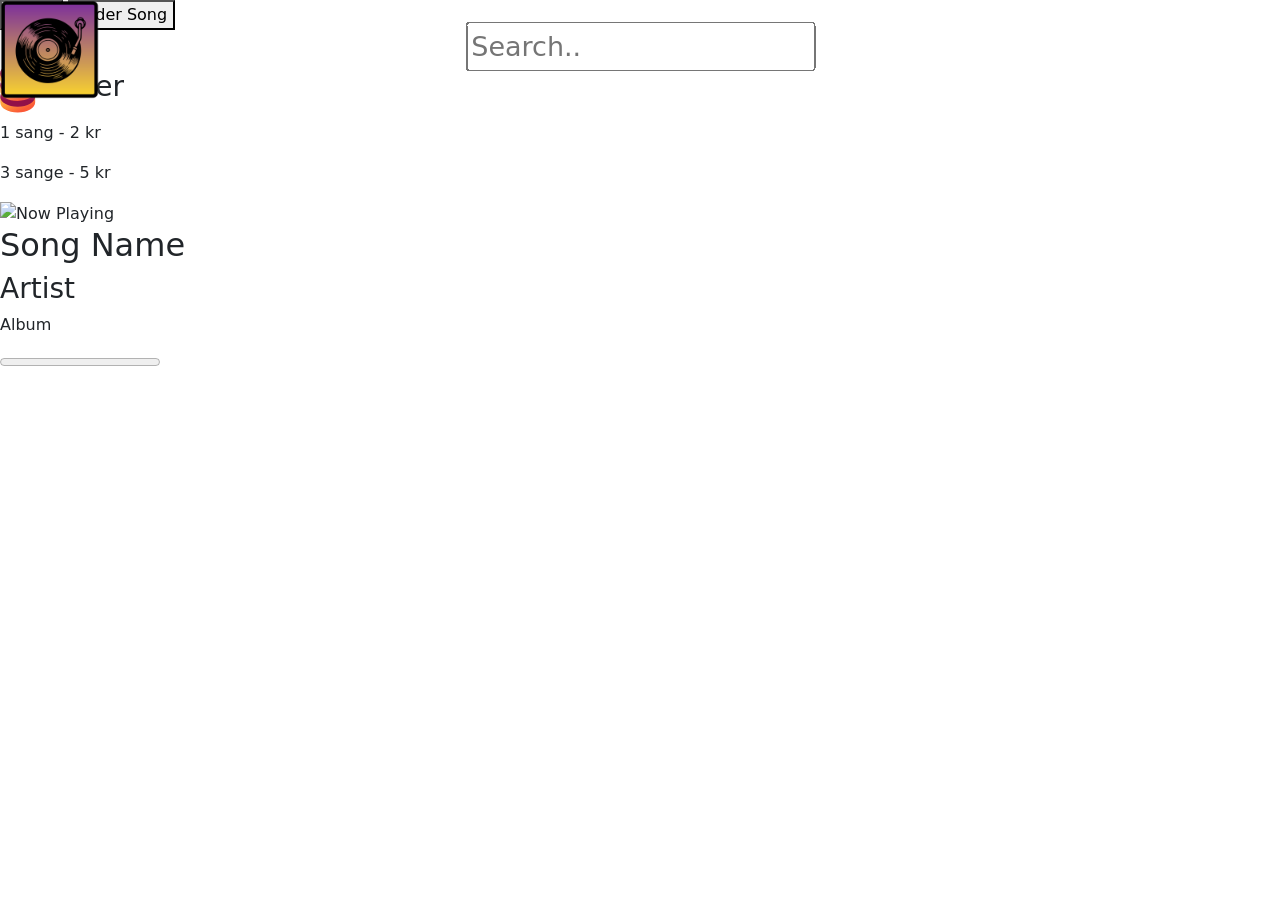
==== frontend/index.html @ c374f046 "Co-authored-by: saramirbakht <saramirbakht@users.noreply.github.com> Co-authored-by: Hanscgl <Hanscg" ====
<!DOCTYPE html>
<html lang="en">
<head>
    <meta charset="UTF-8">
    <meta name="viewport" content="width=device-width, initial-scale=1.0">
    <title>Jukebox</title>

    <!-- Bootstrap CSS -->
    <link href="https://cdn.jsdelivr.net/npm/bootstrap@5.1.1/dist/css/bootstrap.min.css" rel="stylesheet" integrity="sha384-F3w7mX95PdgyTmZZMECAngseQB83DfGTowi0iMjiWaeVhAn4FJkqJByhZMI3AhiU" crossorigin="anonymous">
</head>
<body>
 
    <div id="albums"></div>
    <script src="../db/tracklist.js"></script>
    <script src="../db/showTracks.js"></script>

    <!-- Queue div to display the current queue of songs -->
    <div id="queue"></div>

    <!-- Left menu -->
    <div class="left-menu">
        <div id="jukebox-logo"></div>
            <img id="logo" src="../images/logo.png" alt="Jukebox Logo">
        </div>
        <div class="menu-buttons">
            <a href='index.html'><button id="home-button" type="button" class="button">Home</button></a>
            <a href='order-songs.html'><button id="order-button" type="button" class="button">Order Song</button></a>
        </div>
    </div>

    <!-- Søgefunktionalitet tilføjet i topnav --> 
    <div class="topnav">
        <input type="text" placeholder="Search..">
    </div>

     
    <div id="prices" class="prices">
        <h3>
            <img src="../images/coin.svg.svg" alt="Coin">
            Priser
        </h3>
        <p>1 sang - 2 kr</p>
        <p>3 sange - 5 kr</p>
    </div>

    <div id="playing">
        <img src="" alt="Now Playing">
        <h2 id="title-song"> Song Name </h2>
        <!-- need script for how to get current song info in queue -->
        <h3 id="artist-song"> Artist </h3>
        <p id="album-song">Album </p>
        <progress id="song-progress" value="0" max="100"></progress>
    </div>

    <div id="queue">
        
    </div>

        <link rel="stylesheet" href="styles.css">

    
</body>
</html>
---- frontend/styles.css ----
.topnav {
  display: flex;
  justify-content: center;
  align-items: center;
  scale: 1.5;
}
  input{
  font-size: 18px;
  }

.left-menu {
  box-sizing: border-box;
  position: fixed;
  top: 0;
  left: 0;
  height: 100%;
  display: flex;
  flex-direction: column;
  width: 100px;
  z-index: 100;
}

logo.png {
  height: 20px;
  width: 20px;
}
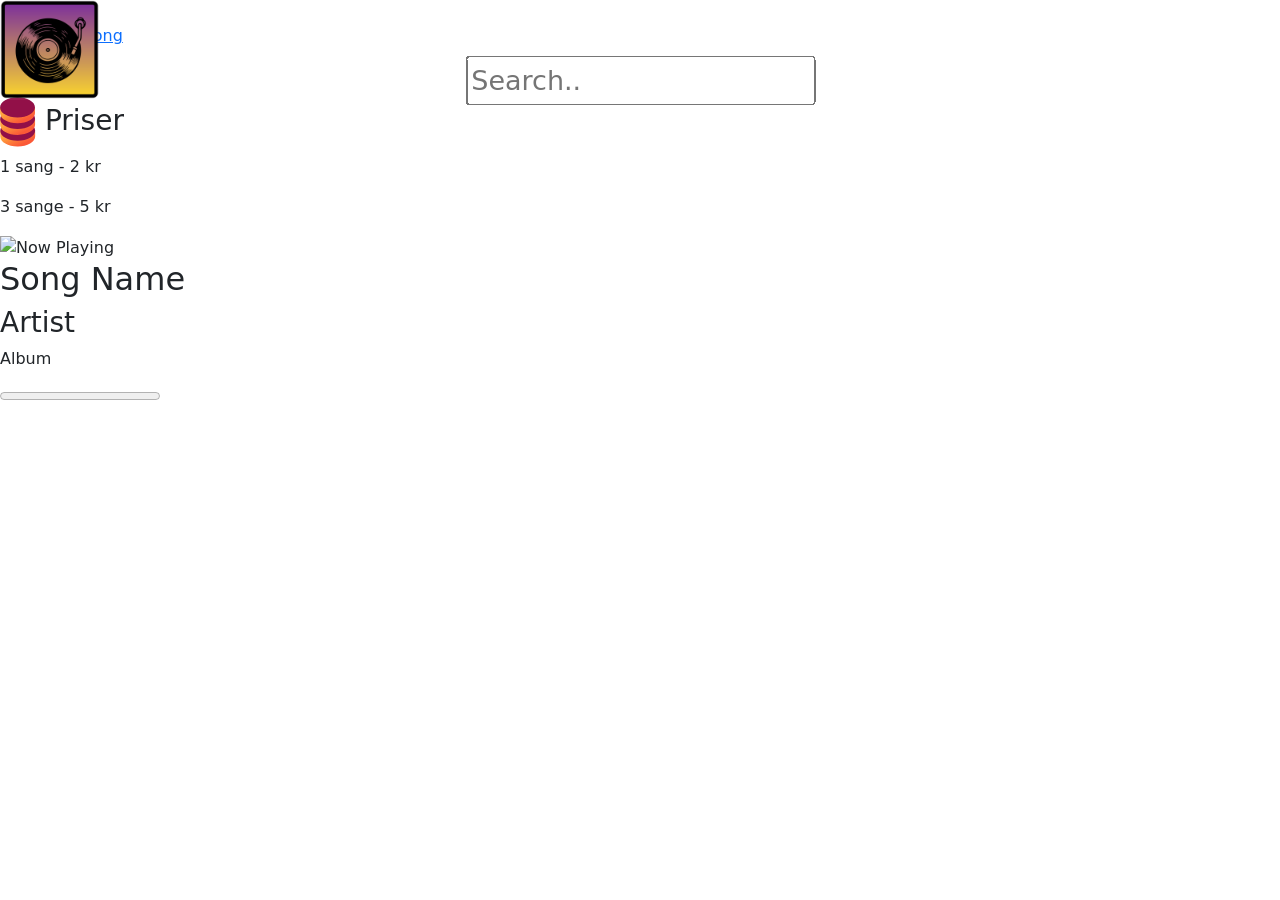
==== commit ede101d4: "updates images etc" ====
--- a/frontend/index.html
+++ b/frontend/index.html
@@ -19,12 +19,14 @@
 
     <!-- Left menu -->
     <div class="left-menu">
-        <div id="jukebox-logo"></div>
+        <div class="logo"></div>
             <img id="logo" src="../images/logo.png" alt="Jukebox Logo">
         </div>
         <div class="menu-buttons">
-            <a href='index.html'><button id="home-button" type="button" class="button">Home</button></a>
-            <a href='order-songs.html'><button id="order-button" type="button" class="button">Order Song</button></a>
+            <ul>
+                <li><a href="index.html">Home</a></li>
+                <li><a href="order-songs.html">Order Song</a></li>
+            </ul>
         </div>
     </div>
 
--- a/frontend/styles.css
+++ b/frontend/styles.css
@@ -23,4 +23,9 @@
 logo.png {
   height: 20px;
   width: 20px;
+}
+
+
+prices1 {
+  align-items: right;
 }
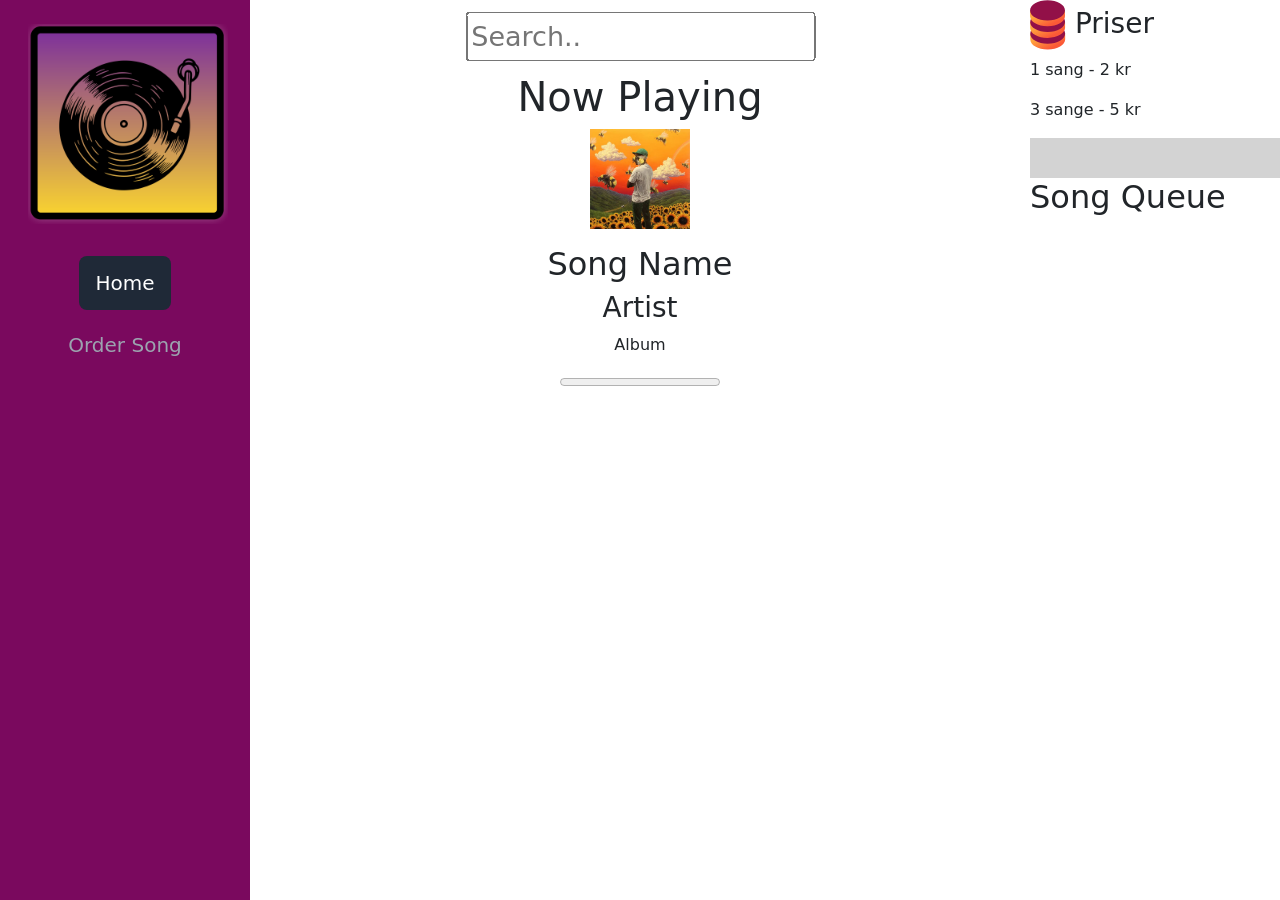
==== commit e692740a: "jukebox day 1 final work" ====
--- a/frontend/index.html
+++ b/frontend/index.html
@@ -4,7 +4,6 @@
     <meta charset="UTF-8">
     <meta name="viewport" content="width=device-width, initial-scale=1.0">
     <title>Jukebox</title>
-
     <!-- Bootstrap CSS -->
     <link href="https://cdn.jsdelivr.net/npm/bootstrap@5.1.1/dist/css/bootstrap.min.css" rel="stylesheet" integrity="sha384-F3w7mX95PdgyTmZZMECAngseQB83DfGTowi0iMjiWaeVhAn4FJkqJByhZMI3AhiU" crossorigin="anonymous">
 </head>
@@ -13,53 +12,56 @@
     <div id="albums"></div>
     <script src="../db/tracklist.js"></script>
     <script src="../db/showTracks.js"></script>
+    
+    <div id="page-layout">
 
+        <!-- Left menu -->
+        <div class="left-menu">
+            <div id="logo">
+                <img src="../images/logo.png" alt="Jukebox Logo">
+            </div>
+            <!-- Menu buttons -->
+            <div class="menu-buttons">
+                <a href="index.html" class="active">Home</a>
+                <a href="order-songs.html">Order Song</a>
+            </div>
+        </div>
+
+        <div id="main-content">
+            <!-- Søgefunktionalitet tilføjet i topnav --> 
+            <div class="topnav">
+                <input type="text" placeholder="Search..">
+            </div>
+
+            <div id="playing">
+                <h1>Now Playing</h1>
+                <img id=album src="../images/album.jpg" alt="Now Playing">
+                <h2 id="title-song"> Song Name </h2>
+                <!-- need script for how to get current song info in queue -->
+                <h3 id="artist-song"> Artist </h3>
+                <p id="album-song">Album </p>
+                <progress id="song-progress" value="0" max="100"></progress>
+            </div>
+        </div>
+
+        
+        <div id="right-content">
+            <div id="prices" class="prices">
+                <h3>
+                    <img src="../images/coin.svg.svg" alt="Coin">
+                    Priser
+                </h3>
+                <p>1 sang - 2 kr</p>
+                <p>3 sange - 5 kr</p>
+            </div>
     <!-- Queue div to display the current queue of songs -->
-    <div id="queue"></div>
-
-    <!-- Left menu -->
-    <div class="left-menu">
-        <div class="logo"></div>
-            <img id="logo" src="../images/logo.png" alt="Jukebox Logo">
-        </div>
-        <div class="menu-buttons">
-            <ul>
-                <li><a href="index.html">Home</a></li>
-                <li><a href="order-songs.html">Order Song</a></li>
-            </ul>
+            <div id="queue-container"></div>
+                <h2>Song Queue</h2>
+                <div id="queue"> </div>
+            </div>
         </div>
     </div>
 
-    <!-- Søgefunktionalitet tilføjet i topnav --> 
-    <div class="topnav">
-        <input type="text" placeholder="Search..">
-    </div>
-
-     
-    <div id="prices" class="prices">
-        <h3>
-            <img src="../images/coin.svg.svg" alt="Coin">
-            Priser
-        </h3>
-        <p>1 sang - 2 kr</p>
-        <p>3 sange - 5 kr</p>
-    </div>
-
-    <div id="playing">
-        <img src="" alt="Now Playing">
-        <h2 id="title-song"> Song Name </h2>
-        <!-- need script for how to get current song info in queue -->
-        <h3 id="artist-song"> Artist </h3>
-        <p id="album-song">Album </p>
-        <progress id="song-progress" value="0" max="100"></progress>
-    </div>
-
-    <div id="queue">
-        
-    </div>
-
         <link rel="stylesheet" href="styles.css">
-
-    
 </body>
 </html>
--- a/frontend/styles.css
+++ b/frontend/styles.css
@@ -1,31 +1,127 @@
+body {
+  margin: 0;
+  padding: 0;
+}
+
 .topnav {
   display: flex;
   justify-content: center;
   align-items: center;
   scale: 1.5;
+  position: relative;
+  z-index: 30;
 }
-  input{
+  input {
   font-size: 18px;
   }
 
+  #page-layout {
+    display: flex;
+    min-height: 100vh;
+}
+
+#right-content {
+    width: 250px;
+    flex-shrink: 0;
+}
+
+#main-content {
+    position: relative;
+    flex: 1;
+    min-width: 0;
+    padding: 20px;
+}
+
+
 .left-menu {
-  box-sizing: border-box;
-  position: fixed;
-  top: 0;
-  left: 0;
-  height: 100%;
+  width: 250px;
+  height: 100vh;
+  background-color: #7a095e;
   display: flex;
   flex-direction: column;
+  padding: 24px 16px;
+  box-sizing: border-box;
+}
+
+#playing {
+  padding: 20px;
+    width: fit-content;
+    margin: 0 auto;
+    text-align: center;
+}
+
+#album {
   width: 100px;
+  height: 100px;
+  margin-bottom: 16px;
+}
+
+#logo {
+  display: flex;
+  align-items: center;
+  gap: 12px;
+  margin-bottom: 32px;
+  padding-left: 12px;
+}
+
+#logo img {
+  width: 200px;
+  height: 200px;
+}
+.menu-buttons {
+  display: flex;
+  flex-direction: column;
+  gap: 8px;
+  align-items: center;
+}
+
+.menu-buttons a {
+    display: flex;
+    align-items: center;
+    padding: 12px 16px;
+    color: #9ca3af; /* Muted text color */
+    text-decoration: none;
+    font-size: 20px;
+    border-radius: 8px;
+}
+.menu-buttons a:hover,
+.menu-buttons a.active {
+    background-color: #1f2937;
+    color: #ffffff;
+}
+
+#queue-container {
+
+    width: 250px;
+    flex-shrink: 0;
+    background-color: lightgray;
+    padding: 20px;
+    box-sizing: border-box;
+  
+}
+
+.right-sidebar {
+  position: fixed;
+  top: 20px;
+  right: 20px;
+  width: 220px;
+  display: flex;
+  flex-direction: column;
+  gap: 15px; 
   z-index: 100;
 }
 
-logo.png {
-  height: 20px;
-  width: 20px;
+.prices1, #kurv {
+  border: 2px solid black;
+  padding: 15px;
+  background-color: white; 
+  box-sizing: border-box;
 }
 
-
-prices1 {
-  align-items: right;
+.header {
+  display: flex;
+  justify-content: center;
+  align-items: center;
+  scale: 1;
+  position: relative;
 }
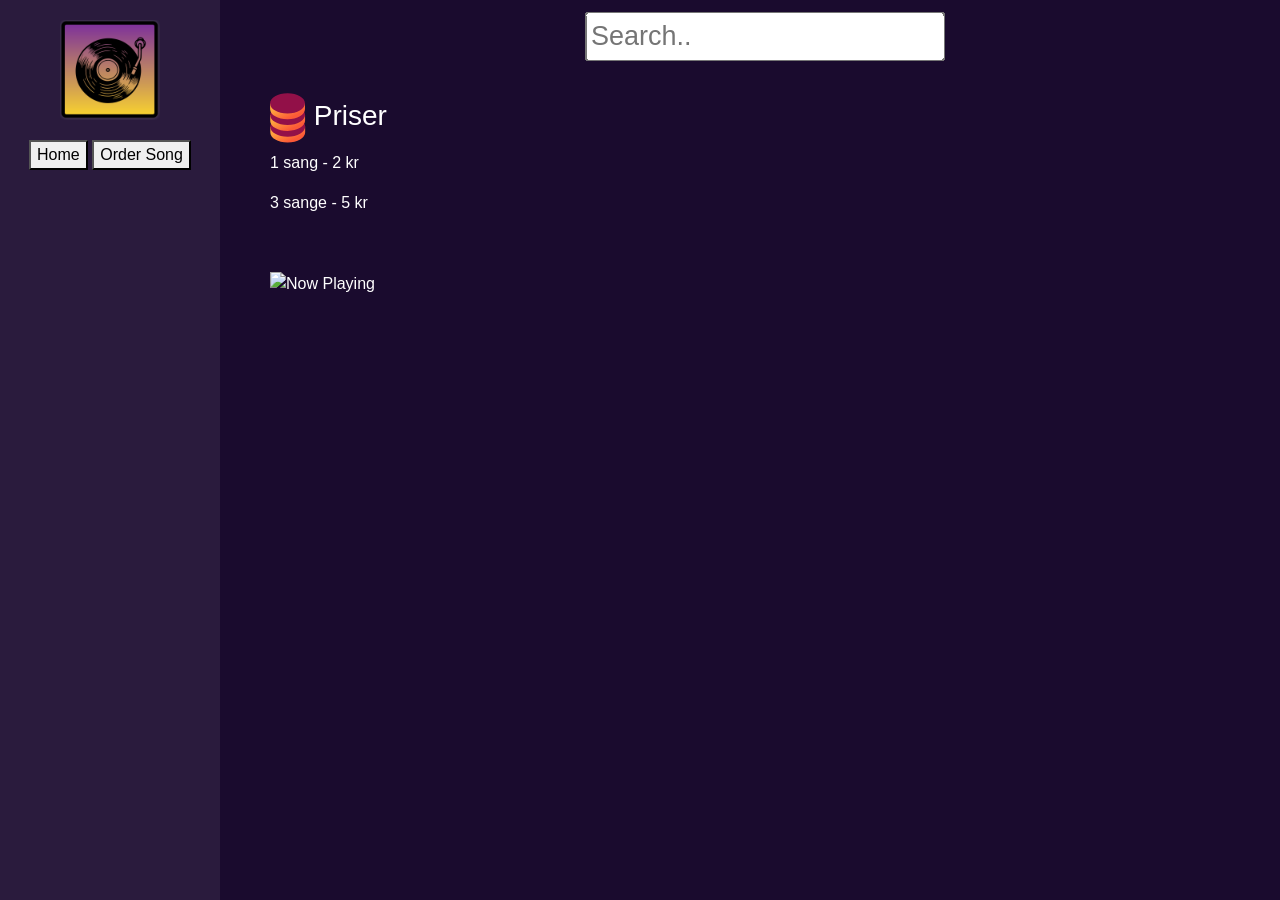
==== commit 5621b95c: "pop up" ====
--- a/frontend/index.html
+++ b/frontend/index.html
@@ -4,64 +4,105 @@
     <meta charset="UTF-8">
     <meta name="viewport" content="width=device-width, initial-scale=1.0">
     <title>Jukebox</title>
+
     <!-- Bootstrap CSS -->
     <link href="https://cdn.jsdelivr.net/npm/bootstrap@5.1.1/dist/css/bootstrap.min.css" rel="stylesheet" integrity="sha384-F3w7mX95PdgyTmZZMECAngseQB83DfGTowi0iMjiWaeVhAn4FJkqJByhZMI3AhiU" crossorigin="anonymous">
+
+    <!-- Din egen CSS-fil -->
+    <link rel="stylesheet" href="styles.css">
 </head>
 <body>
- 
+
     <div id="albums"></div>
     <script src="../db/tracklist.js"></script>
     <script src="../db/showTracks.js"></script>
     
-    <div id="page-layout">
+    <!-- Queue div to display the current queue of songs -->
+    <div id="queue"></div>
 
-        <!-- Left menu -->
-        <div class="left-menu">
-            <div id="logo">
-                <img src="../images/logo.png" alt="Jukebox Logo">
-            </div>
-            <!-- Menu buttons -->
-            <div class="menu-buttons">
-                <a href="index.html" class="active">Home</a>
-                <a href="order-songs.html">Order Song</a>
-            </div>
+    <!-- Left menu med det klikbare logo -->
+    <div id="left-menu">
+        <div id="jukebox-logo">
+            <!-- ID "admin-trigger" og cursor pointer gør billedet klar til 3 klik -->
+            <img id="admin-trigger" class="logo" src="../images/logo.png" alt="Jukebox Logo" style="cursor: pointer;">
         </div>
-
-        <div id="main-content">
-            <!-- Søgefunktionalitet tilføjet i topnav --> 
-            <div class="topnav">
-                <input type="text" placeholder="Search..">
-            </div>
-
-            <div id="playing">
-                <h1>Now Playing</h1>
-                <img id=album src="../images/album.jpg" alt="Now Playing">
-                <h2 id="title-song"> Song Name </h2>
-                <!-- need script for how to get current song info in queue -->
-                <h3 id="artist-song"> Artist </h3>
-                <p id="album-song">Album </p>
-                <progress id="song-progress" value="0" max="100"></progress>
-            </div>
-        </div>
-
-        
-        <div id="right-content">
-            <div id="prices" class="prices">
-                <h3>
-                    <img src="../images/coin.svg.svg" alt="Coin">
-                    Priser
-                </h3>
-                <p>1 sang - 2 kr</p>
-                <p>3 sange - 5 kr</p>
-            </div>
-    <!-- Queue div to display the current queue of songs -->
-            <div id="queue-container"></div>
-                <h2>Song Queue</h2>
-                <div id="queue"> </div>
-            </div>
+        <div id="menu-buttons">
+            <a href='index.html'><button id="home-button" type="button" class="button">Home</button></a>
+            <a href='order-songs.html'><button id="order-button" type="button" class="button">Order Song</button></a>
         </div>
     </div>
 
-        <link rel="stylesheet" href="styles.css">
+    <!-- Søgefunktionalitet tilføjet i topnav --> 
+    <div class="topnav">
+        <input type="text" placeholder="Search..">
+    </div>
+     
+    <div id="prices">
+        <h3>
+            <img src="../images/coin.svg.svg" alt="Coin">
+            Priser
+        </h3>
+        <p>1 sang - 2 kr</p>
+        <p>3 sange - 5 kr</p>
+    </div>
+
+    <div id="playing">
+        <img src="" alt="Now Playing">
+        <h2 id="title-song"> </h2>
+        <!-- need script for how to get current song info in queue -->
+        <h3 id="artist-song"> </h3>
+        <p id="album-song"></p>
+    </div>
+
+    <!-- Bootstrap Modal / Pop-up til Admin Menu -->
+    <div class="modal fade" id="adminModal" tabindex="-1" aria-labelledby="adminModalLabel" aria-hidden="true">
+      <div class="modal-dialog modal-dialog-centered">
+        <div class="modal-content" style="background-color: #2a1b3d; color: white; border: 2px solid #ff4b5c;">
+          <div class="modal-header">
+            <h5 class="modal-title" id="adminModalLabel">Admin Menu</h5>
+            <button type="button" class="btn-close btn-close-white" data-bs-dismiss="modal" aria-label="Close"></button>
+          </div>
+          <div class="modal-body text-center">
+            <p>Velkommen til admin-styrepanelet!</p>
+            <button class="btn btn-danger m-2">Pause / Afspil</button>
+            <button class="btn btn-warning m-2">Spring sang over</button>
+          </div>
+        </div>
+      </div>
+    </div>
+
+    <!-- Bootstrap JS Bundle (krævet for modal pop-up) -->
+    <script src="https://cdn.jsdelivr.net/npm/bootstrap@5.1.1/dist/js/bootstrap.bundle.min.js" integrity="sha384-/bQdsTh/da6pkI1MST/rWKFNjaCP5gBSY4sEBT38Q/9RBh9AH40zEOg7Hlq2THRZ" crossorigin="anonymous"></script>
+
+    <script src="mainScript.js"></script>
+
+    <!-- Script til at fange 3 klik i træk og tjekke 4-cifret kode -->
+    <script>
+        let clickCount = 0;
+        let clickTimer = null;
+
+        document.getElementById('admin-trigger').addEventListener('click', function() {
+            clickCount++;
+            
+            if (clickCount === 1) {
+                clickTimer = setTimeout(function() {
+                    clickCount = 0; // Nulstiller hvis der går for lang tid
+                }, 600); // 600 millisekunder tidsvindue
+            } else if (clickCount === 3) {
+                clearTimeout(clickTimer);
+                clickCount = 0;
+
+                // Pop-up der beder om 4-cifret kode
+                let pin = prompt("Indtast 4-cifret kode:");
+                if (pin === "1234") { // Ændr "1234" til den kode I ønsker
+                    var adminModal = new bootstrap.Modal(document.getElementById('adminModal'));
+                    adminModal.show();
+                } else if (pin !== null) {
+                    alert("Forkert kodeord!");
+                }
+            }
+        });
+    </script>
+
 </body>
 </html>
--- a/frontend/styles.css
+++ b/frontend/styles.css
@@ -1,6 +1,9 @@
-body {
-  margin: 0;
-  padding: 0;
+.header {
+  display: flex;
+  justify-content: center;
+  font-size: 30px;
+  color: #262626;
+  margin-top: 20px;
 }
 
 .topnav {
@@ -8,120 +11,44 @@
   justify-content: center;
   align-items: center;
   scale: 1.5;
-  position: relative;
-  z-index: 30;
 }
-  input {
+  input{
   font-size: 18px;
   }
-
-  #page-layout {
-    display: flex;
-    min-height: 100vh;
+body {
+    background-color: #1a0b2e;
+    color: white;
+    font-family: Arial, sans-serif;
+    margin: 0;
+    padding: 0;
 }
 
-#right-content {
-    width: 250px;
-    flex-shrink: 0;
+#left-menu {
+    width: 220px;
+    height: 100vh;
+    background-color: #2a1b3d;
+    position: fixed;
+    top: 0;
+    left: 0;
+    display: flex;
+    flex-direction: column;
+    align-items: center;
+    padding-top: 20px;
 }
 
-#main-content {
-    position: relative;
-    flex: 1;
-    min-width: 0;
+.logo {
+    width: 100px;
+    height: 100px;
+    cursor: pointer;
+    margin-bottom: 20px;
+}
+
+.topnav {
+    margin-left: 250px;
     padding: 20px;
 }
 
-
-.left-menu {
-  width: 250px;
-  height: 100vh;
-  background-color: #7a095e;
-  display: flex;
-  flex-direction: column;
-  padding: 24px 16px;
-  box-sizing: border-box;
-}
-
-#playing {
-  padding: 20px;
-    width: fit-content;
-    margin: 0 auto;
-    text-align: center;
-}
-
-#album {
-  width: 100px;
-  height: 100px;
-  margin-bottom: 16px;
-}
-
-#logo {
-  display: flex;
-  align-items: center;
-  gap: 12px;
-  margin-bottom: 32px;
-  padding-left: 12px;
-}
-
-#logo img {
-  width: 200px;
-  height: 200px;
-}
-.menu-buttons {
-  display: flex;
-  flex-direction: column;
-  gap: 8px;
-  align-items: center;
-}
-
-.menu-buttons a {
-    display: flex;
-    align-items: center;
-    padding: 12px 16px;
-    color: #9ca3af; /* Muted text color */
-    text-decoration: none;
-    font-size: 20px;
-    border-radius: 8px;
-}
-.menu-buttons a:hover,
-.menu-buttons a.active {
-    background-color: #1f2937;
-    color: #ffffff;
-}
-
-#queue-container {
-
-    width: 250px;
-    flex-shrink: 0;
-    background-color: lightgray;
+#prices, #playing {
+    margin-left: 250px;
     padding: 20px;
-    box-sizing: border-box;
-  
-}
-
-.right-sidebar {
-  position: fixed;
-  top: 20px;
-  right: 20px;
-  width: 220px;
-  display: flex;
-  flex-direction: column;
-  gap: 15px; 
-  z-index: 100;
-}
-
-.prices1, #kurv {
-  border: 2px solid black;
-  padding: 15px;
-  background-color: white; 
-  box-sizing: border-box;
-}
-
-.header {
-  display: flex;
-  justify-content: center;
-  align-items: center;
-  scale: 1;
-  position: relative;
 }
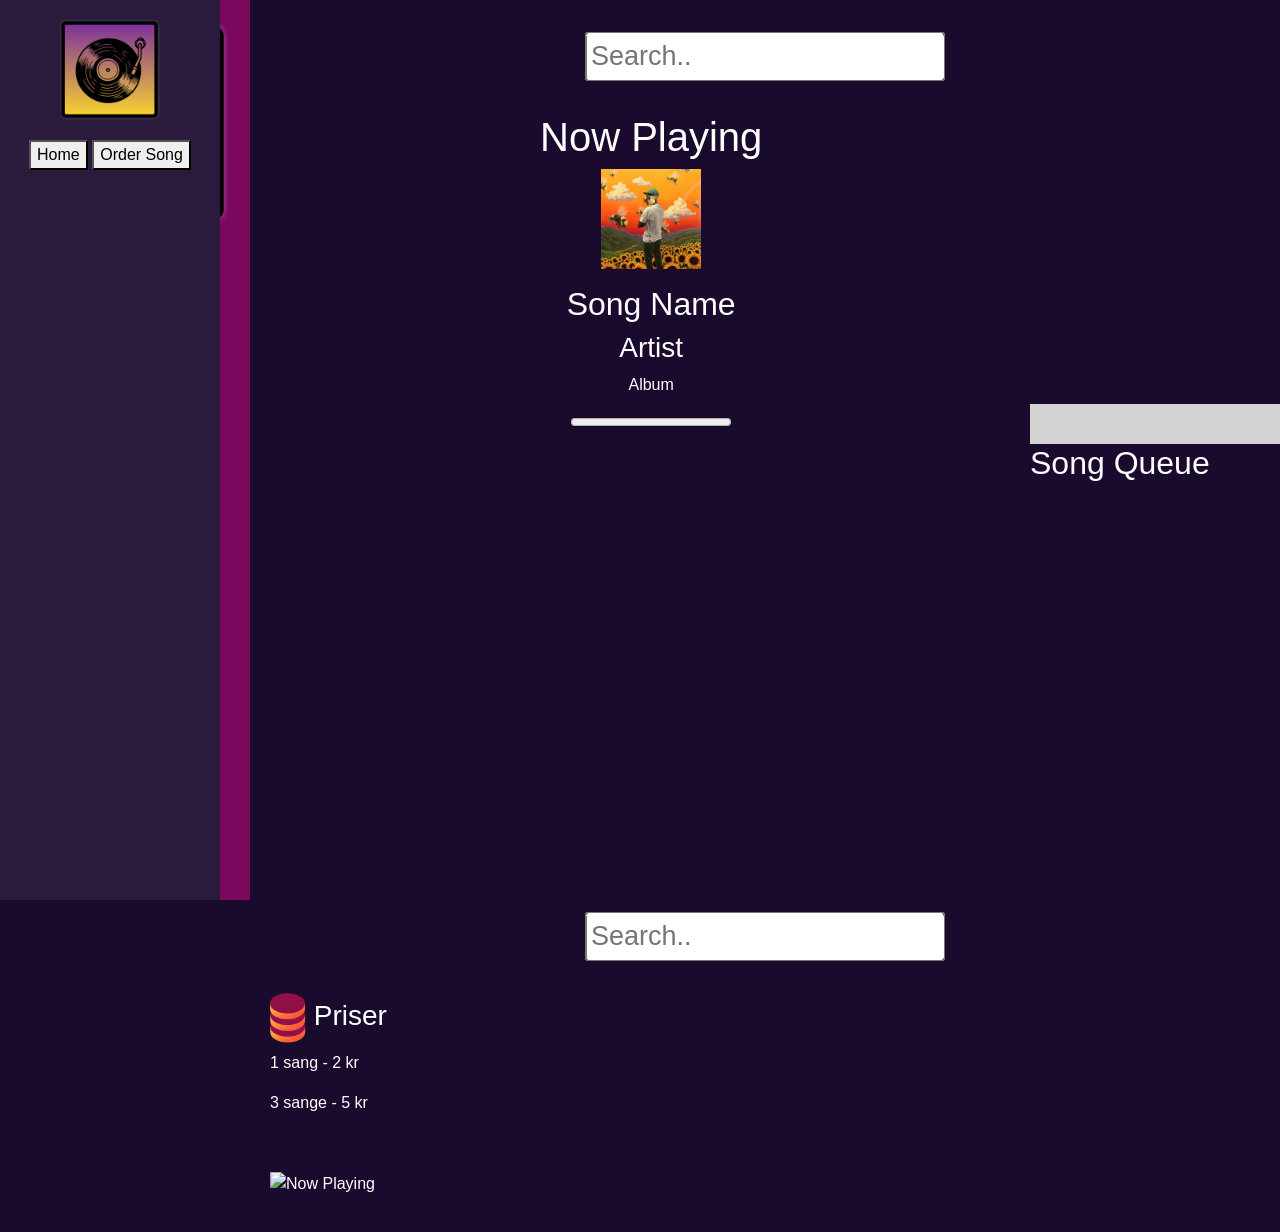
==== commit 459ee089: "Merge branch 'main' into Ulas" ====
--- a/frontend/index.html
+++ b/frontend/index.html
@@ -4,22 +4,27 @@
     <meta charset="UTF-8">
     <meta name="viewport" content="width=device-width, initial-scale=1.0">
     <title>Jukebox</title>
-
     <!-- Bootstrap CSS -->
     <link href="https://cdn.jsdelivr.net/npm/bootstrap@5.1.1/dist/css/bootstrap.min.css" rel="stylesheet" integrity="sha384-F3w7mX95PdgyTmZZMECAngseQB83DfGTowi0iMjiWaeVhAn4FJkqJByhZMI3AhiU" crossorigin="anonymous">
-
-    <!-- Din egen CSS-fil -->
-    <link rel="stylesheet" href="styles.css">
 </head>
 <body>
-
+ 
     <div id="albums"></div>
     <script src="../db/tracklist.js"></script>
     <script src="../db/showTracks.js"></script>
-    
-    <!-- Queue div to display the current queue of songs -->
-    <div id="queue"></div>
+        <div id="page-layout">
 
+        <!-- Left menu -->
+        <div class="left-menu">
+            <div id="logo">
+                <img src="../images/logo.png" alt="Jukebox Logo">
+            </div>
+            <!-- Menu buttons -->
+            <div class="menu-buttons">
+                <a href="index.html" class="active">Home</a>
+                <a href="order-songs.html">Order Song</a>
+            </div>
+        </div>
     <!-- Left menu med det klikbare logo -->
     <div id="left-menu">
         <div id="jukebox-logo">
@@ -32,6 +37,39 @@
         </div>
     </div>
 
+        <div id="main-content">
+            <!-- Søgefunktionalitet tilføjet i topnav --> 
+            <div class="topnav">
+                <input type="text" placeholder="Search..">
+            </div>
+
+            <div id="playing">
+                <h1>Now Playing</h1>
+                <img id=album src="../images/album.jpg" alt="Now Playing">
+                <h2 id="title-song"> Song Name </h2>
+                <!-- need script for how to get current song info in queue -->
+                <h3 id="artist-song"> Artist </h3>
+                <p id="album-song">Album </p>
+                <progress id="song-progress" value="0" max="100"></progress>
+            </div>
+        </div>
+
+        
+        <div id="right-content">
+            <div id="prices" class="prices">
+                <h3>
+                    <img src="../images/coin.svg.svg" alt="Coin">
+                    Priser
+                </h3>
+                <p>1 sang - 2 kr</p>
+                <p>3 sange - 5 kr</p>
+            </div>
+    <!-- Queue div to display the current queue of songs -->
+            <div id="queue-container"></div>
+                <h2>Song Queue</h2>
+                <div id="queue"> </div>
+            </div>
+        </div>
     <!-- Søgefunktionalitet tilføjet i topnav --> 
     <div class="topnav">
         <input type="text" placeholder="Search..">
@@ -104,5 +142,6 @@
         });
     </script>
 
+        <link rel="stylesheet" href="styles.css">
 </body>
 </html>
--- a/frontend/styles.css
+++ b/frontend/styles.css
@@ -1,9 +1,6 @@
-.header {
-  display: flex;
-  justify-content: center;
-  font-size: 30px;
-  color: #262626;
-  margin-top: 20px;
+body {
+  margin: 0;
+  padding: 0;
 }
 
 .topnav {
@@ -11,11 +8,123 @@
   justify-content: center;
   align-items: center;
   scale: 1.5;
+  position: relative;
+  z-index: 30;
 }
-  input{
+  input {
   font-size: 18px;
   }
-body {
+
+  #page-layout {
+    display: flex;
+    min-height: 100vh;
+}
+
+#right-content {
+    width: 250px;
+    flex-shrink: 0;
+}
+
+#main-content {
+    position: relative;
+    flex: 1;
+    min-width: 0;
+    padding: 20px;
+}
+
+
+.left-menu {
+  width: 250px;
+  height: 100vh;
+  background-color: #7a095e;
+  display: flex;
+  flex-direction: column;
+  padding: 24px 16px;
+  box-sizing: border-box;
+}
+
+#playing {
+  padding: 20px;
+    width: fit-content;
+    margin: 0 auto;
+    text-align: center;
+}
+
+#album {
+  width: 100px;
+  height: 100px;
+  margin-bottom: 16px;
+}
+
+#logo {
+  display: flex;
+  align-items: center;
+  gap: 12px;
+  margin-bottom: 32px;
+  padding-left: 12px;
+}
+
+#logo img {
+  width: 200px;
+  height: 200px;
+}
+.menu-buttons {
+  display: flex;
+  flex-direction: column;
+  gap: 8px;
+  align-items: center;
+}
+
+.menu-buttons a {
+    display: flex;
+    align-items: center;
+    padding: 12px 16px;
+    color: #9ca3af; /* Muted text color */
+    text-decoration: none;
+    font-size: 20px;
+    border-radius: 8px;
+}
+.menu-buttons a:hover,
+.menu-buttons a.active {
+    background-color: #1f2937;
+    color: #ffffff;
+}
+
+#queue-container {
+
+    width: 250px;
+    flex-shrink: 0;
+    background-color: lightgray;
+    padding: 20px;
+    box-sizing: border-box;
+  
+}
+
+.right-sidebar {
+  position: fixed;
+  top: 20px;
+  right: 20px;
+  width: 220px;
+  display: flex;
+  flex-direction: column;
+  gap: 15px; 
+  z-index: 100;
+}
+
+.prices1, #kurv {
+  border: 2px solid black;
+  padding: 15px;
+  background-color: white; 
+  box-sizing: border-box;
+}
+
+.header {
+  display: flex;
+  justify-content: center;
+  align-items: center;
+  scale: 1;
+  position: relative;
+}body {
     background-color: #1a0b2e;
     color: white;
     font-family: Arial, sans-serif;
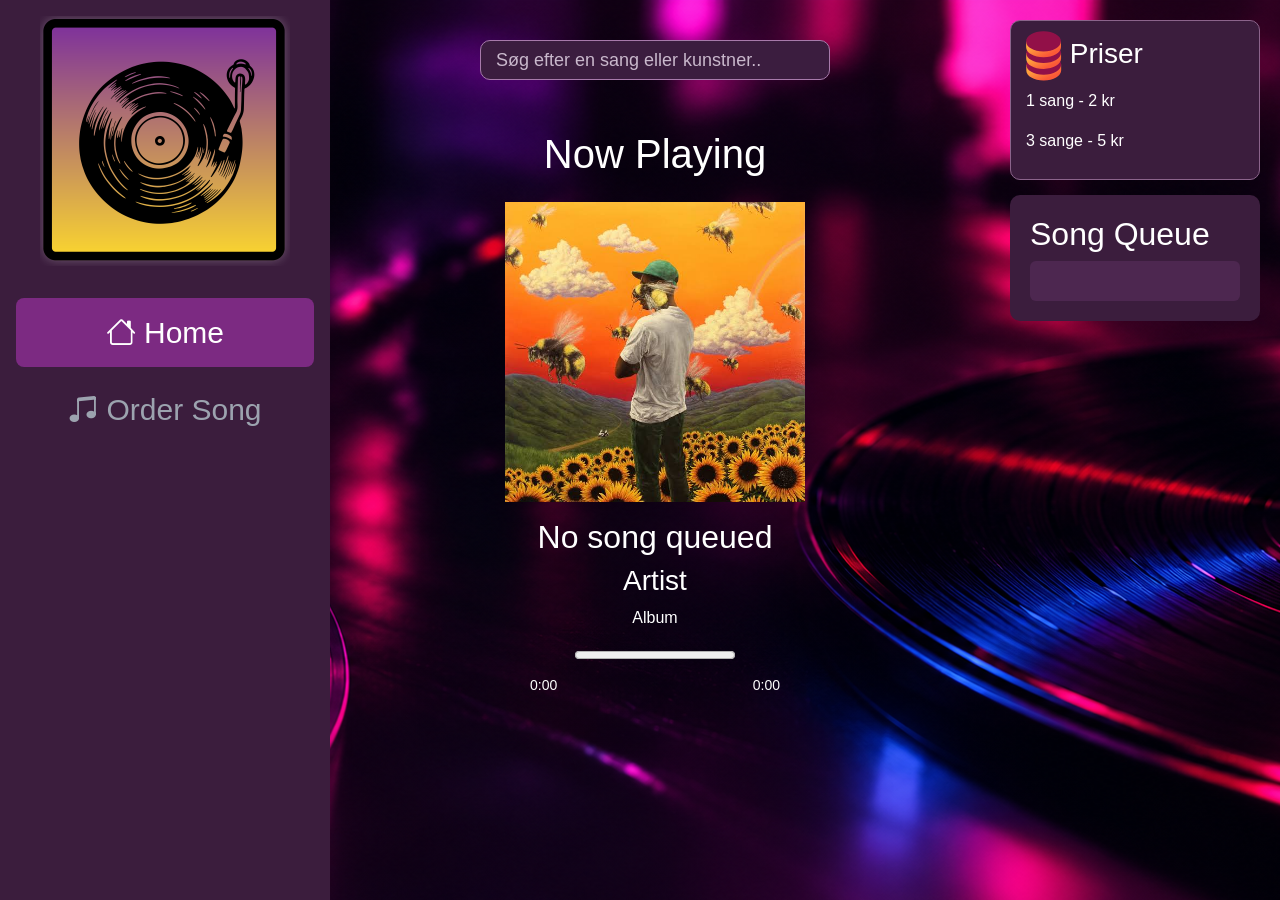
==== commit 91923281: "day 2 updates" ====
--- a/frontend/index.html
+++ b/frontend/index.html
@@ -5,58 +5,56 @@
     <meta name="viewport" content="width=device-width, initial-scale=1.0">
     <title>Jukebox</title>
     <!-- Bootstrap CSS -->
+    <!-- Bootstrap JS Bundle (krævet for modal pop-up) -->
+    <script src="https://cdn.jsdelivr.net/npm/bootstrap@5.1.1/dist/js/bootstrap.bundle.min.js" integrity="sha384-/bQdsTh/da6pkI1MST/rWKFNjaCP5gBSY4sEBT38Q/9RBh9AH40zEOg7Hlq2THRZ" crossorigin="anonymous"></script>
     <link href="https://cdn.jsdelivr.net/npm/bootstrap@5.1.1/dist/css/bootstrap.min.css" rel="stylesheet" integrity="sha384-F3w7mX95PdgyTmZZMECAngseQB83DfGTowi0iMjiWaeVhAn4FJkqJByhZMI3AhiU" crossorigin="anonymous">
+    <link rel="stylesheet" href="https://cdn.jsdelivr.net/npm/bootstrap-icons@1.11.3/font/bootstrap-icons.min.css">
+    <link rel="stylesheet" href="styles.css">
+    <link href="https://cdnjs.cloudflare.com/ajax/libs/font-awesome/6.0.0-beta3/css/all.min.css" rel="stylesheet">
 </head>
 <body>
- 
+    <div class="background-image"></div>
     <div id="albums"></div>
     <script src="../db/tracklist.js"></script>
     <script src="../db/showTracks.js"></script>
-        <div id="page-layout">
+    
+    <div id="page-layout">
 
         <!-- Left menu -->
         <div class="left-menu">
             <div id="logo">
-                <img src="../images/logo.png" alt="Jukebox Logo">
+                 <img id="admin-trigger" class="logo" src="../images/logo.png" alt="Jukebox Logo" style="cursor: pointer;">
             </div>
             <!-- Menu buttons -->
             <div class="menu-buttons">
-                <a href="index.html" class="active">Home</a>
-                <a href="order-songs.html">Order Song</a>
+                <a href="index.html" class="active"><i class="bi bi-house me-2"></i>Home</a>
+                <a href="order-songs.html"><i class="bi bi-music-note-beamed me-2"></i>Order Song</a>
             </div>
         </div>
-    <!-- Left menu med det klikbare logo -->
-    <div id="left-menu">
-        <div id="jukebox-logo">
-            <!-- ID "admin-trigger" og cursor pointer gør billedet klar til 3 klik -->
-            <img id="admin-trigger" class="logo" src="../images/logo.png" alt="Jukebox Logo" style="cursor: pointer;">
-        </div>
-        <div id="menu-buttons">
-            <a href='index.html'><button id="home-button" type="button" class="button">Home</button></a>
-            <a href='order-songs.html'><button id="order-button" type="button" class="button">Order Song</button></a>
-        </div>
-    </div>
 
         <div id="main-content">
             <!-- Søgefunktionalitet tilføjet i topnav --> 
             <div class="topnav">
-                <input type="text" placeholder="Search..">
+                <input type="text" id="searchInput" placeholder="Søg efter en sang eller kunstner..">
             </div>
 
             <div id="playing">
                 <h1>Now Playing</h1>
                 <img id=album src="../images/album.jpg" alt="Now Playing">
-                <h2 id="title-song"> Song Name </h2>
+                <h2 id="title-song">No song queued</h2>
                 <!-- need script for how to get current song info in queue -->
                 <h3 id="artist-song"> Artist </h3>
                 <p id="album-song">Album </p>
+                
                 <progress id="song-progress" value="0" max="100"></progress>
+                <div style="display: flex; justify-content: space-between; width: 250px; margin: 5px auto 0 auto; font-size: 14px; color: #fff;">
+                    <span id="current-time">0:00</span>
+                    <span id="total-time">0:00</span>
             </div>
         </div>
 
-        
         <div id="right-content">
-            <div id="prices" class="prices">
+            <div id="prices1" class="prices1">
                 <h3>
                     <img src="../images/coin.svg.svg" alt="Coin">
                     Priser
@@ -65,34 +63,19 @@
                 <p>3 sange - 5 kr</p>
             </div>
     <!-- Queue div to display the current queue of songs -->
-            <div id="queue-container"></div>
+            <div id="queue-container">
                 <h2>Song Queue</h2>
-                <div id="queue"> </div>
+                <div id="queue"></div>
             </div>
         </div>
-    <!-- Søgefunktionalitet tilføjet i topnav --> 
-    <div class="topnav">
-        <input type="text" placeholder="Search..">
     </div>
-     
-    <div id="prices">
-        <h3>
-            <img src="../images/coin.svg.svg" alt="Coin">
-            Priser
-        </h3>
-        <p>1 sang - 2 kr</p>
-        <p>3 sange - 5 kr</p>
-    </div>
+</div>
 
-    <div id="playing">
-        <img src="" alt="Now Playing">
-        <h2 id="title-song"> </h2>
-        <!-- need script for how to get current song info in queue -->
-        <h3 id="artist-song"> </h3>
-        <p id="album-song"></p>
-    </div>
+ <!-- Bootstrap JS Bundle (krævet for modal pop-up) -->
+    <script src="https://cdn.jsdelivr.net/npm/bootstrap@5.1.1/dist/js/bootstrap.bundle.min.js" integrity="sha384-/bQdsTh/da6pkI1MST/rWKFNjaCP5gBSY4sEBT38Q/9RBh9AH40zEOg7Hlq2THRZ" crossorigin="anonymous"></script>
 
-    <!-- Bootstrap Modal / Pop-up til Admin Menu -->
+
+     <!-- Bootstrap Modal / Pop-up til Admin Menu -->
     <div class="modal fade" id="adminModal" tabindex="-1" aria-labelledby="adminModalLabel" aria-hidden="true">
       <div class="modal-dialog modal-dialog-centered">
         <div class="modal-content" style="background-color: #2a1b3d; color: white; border: 2px solid #ff4b5c;">
@@ -104,44 +87,11 @@
             <p>Velkommen til admin-styrepanelet!</p>
             <button class="btn btn-danger m-2">Pause / Afspil</button>
             <button class="btn btn-warning m-2">Spring sang over</button>
+            <button id="reset-queue" class="btn btn-secondary m-2">Nulstil</button>
           </div>
         </div>
       </div>
-    </div>
-
-    <!-- Bootstrap JS Bundle (krævet for modal pop-up) -->
-    <script src="https://cdn.jsdelivr.net/npm/bootstrap@5.1.1/dist/js/bootstrap.bundle.min.js" integrity="sha384-/bQdsTh/da6pkI1MST/rWKFNjaCP5gBSY4sEBT38Q/9RBh9AH40zEOg7Hlq2THRZ" crossorigin="anonymous"></script>
-
+      
     <script src="mainScript.js"></script>
-
-    <!-- Script til at fange 3 klik i træk og tjekke 4-cifret kode -->
-    <script>
-        let clickCount = 0;
-        let clickTimer = null;
-
-        document.getElementById('admin-trigger').addEventListener('click', function() {
-            clickCount++;
-            
-            if (clickCount === 1) {
-                clickTimer = setTimeout(function() {
-                    clickCount = 0; // Nulstiller hvis der går for lang tid
-                }, 600); // 600 millisekunder tidsvindue
-            } else if (clickCount === 3) {
-                clearTimeout(clickTimer);
-                clickCount = 0;
-
-                // Pop-up der beder om 4-cifret kode
-                let pin = prompt("Indtast 4-cifret kode:");
-                if (pin === "1234") { // Ændr "1234" til den kode I ønsker
-                    var adminModal = new bootstrap.Modal(document.getElementById('adminModal'));
-                    adminModal.show();
-                } else if (pin !== null) {
-                    alert("Forkert kodeord!");
-                }
-            }
-        });
-    </script>
-
-        <link rel="stylesheet" href="styles.css">
 </body>
 </html>
--- a/frontend/styles.css
+++ b/frontend/styles.css
@@ -1,4 +1,6 @@
 body {
+  background-image: url('../images/background.png');
+  font-family: 'Trebuchet MS', sans-serif;;
   margin: 0;
   padding: 0;
 }
@@ -7,48 +9,84 @@
   display: flex;
   justify-content: center;
   align-items: center;
-  scale: 1.5;
+  scale: 1;
   position: relative;
-  z-index: 30;
-}
-  input {
+  margin-bottom: 30px;
+  margin-top: 20px;
+  }
+  .topnav input {
+    width: 350px;
+    height: 40px;
+    background-color: #3b1d3f;
+    color: white;
+    border: 1px solid #a77aab;
+    border-radius: 10px;
+    padding: 10px 15px;
+    box-sizing: border-box;
+}
+
+.topnav input::placeholder {
+    color: #c9b8cc;
+}
+input {
   font-size: 18px;
   }
 
-  #page-layout {
-    display: flex;
-    min-height: 100vh;
+#page-layout {
+  display: grid;
+    grid-template-columns: 330px 1fr 300px;
+    height: 100vh;
+    gap: 1px;
 }
 
 #right-content {
-    width: 250px;
-    flex-shrink: 0;
+  font-family: 'Trebuchet MS', sans-serif;
+  position: fixed;
+  top: 20px;
+  right: 20px;
+  gap: 15px; 
+  z-index: 100;
+
 }
 
 #main-content {
+  color: #fff;
     position: relative;
     flex: 1;
     min-width: 0;
-    padding: 20px;
-}
-
+    padding: 20px 20px 0px 20px;
+}
+
+
+#right-content, #main-content, .left-menu {
+  display: flex;
+  flex-direction: column;
+  height: 100%;
+  overflow: hidden;
+}
 
 .left-menu {
-  width: 250px;
-  height: 100vh;
-  background-color: #7a095e;
-  display: flex;
-  flex-direction: column;
-  padding: 24px 16px;
+  background-color: #3b1d3d;
+  display: flex;
+  flex-direction: column;
+  padding: 16px 16px;
   box-sizing: border-box;
 }
 
 #playing {
   padding: 20px;
-    width: fit-content;
-    margin: 0 auto;
-    text-align: center;
-}
+  min-width: 300px;
+  width: fit-content;
+  margin: 0 auto;
+  text-align: center;
+}
+#playing img {
+  width: 300px;
+  height: 300px;
+  margin-bottom: 16px;
+  margin-top: 16px;
+}
+
 
 #album {
   width: 100px;
@@ -59,17 +97,19 @@
 #logo {
   display: flex;
   align-items: center;
+  justify-content: center;
   gap: 12px;
   margin-bottom: 32px;
-  padding-left: 12px;
+  
 }
 
 #logo img {
-  width: 200px;
-  height: 200px;
+  width: 250px;
+  height: 250px;
 }
 .menu-buttons {
-  display: flex;
+  font-family: 'Trebuchet MS', sans-serif;;
+  display: grid;
   flex-direction: column;
   gap: 8px;
   align-items: center;
@@ -78,33 +118,47 @@
 .menu-buttons a {
     display: flex;
     align-items: center;
+    justify-content: center;
     padding: 12px 16px;
     color: #9ca3af; /* Muted text color */
     text-decoration: none;
-    font-size: 20px;
+    font-size: 30px;
     border-radius: 8px;
-}
-.menu-buttons a:hover,
+    font-family: 'Trebuchet MS', sans-serif;;
+}
+
 .menu-buttons a.active {
-    background-color: #1f2937;
+    background-color: #7c2a82;
     color: #ffffff;
 }
 
 #queue-container {
-
     width: 250px;
     flex-shrink: 0;
-    background-color: lightgray;
+    background-color: #3b1d3d;
     padding: 20px;
     box-sizing: border-box;
-  
+    color: white;
+    border-radius: 10px;
+}
+
+.border-secondary {
+    border-color: #9f23a8 !important;
+}
+
+#queue {
+    list-style: none;
+    padding: 0;
+    margin: 0;
+    background-color: #4d2750;
+    min-height: 40px;
 }
 
 .right-sidebar {
+  max-width: 250px;
   position: fixed;
   top: 20px;
   right: 20px;
-  width: 220px;
   display: flex;
   flex-direction: column;
   gap: 15px; 
@@ -124,40 +178,74 @@
   align-items: center;
   scale: 1;
   position: relative;
-}body {
-    background-color: #1a0b2e;
-    color: white;
-    font-family: Arial, sans-serif;
-    margin: 0;
-    padding: 0;
-}
-
-#left-menu {
-    width: 220px;
-    height: 100vh;
-    background-color: #2a1b3d;
-    position: fixed;
-    top: 0;
-    left: 0;
-    display: flex;
-    flex-direction: column;
-    align-items: center;
-    padding-top: 20px;
-}
-
-.logo {
-    width: 100px;
-    height: 100px;
+}
+.song {
+    background-color: #ed5795;
+    color: white;
+    border-radius: 10px;
+    padding: 8px 12px;
+    margin-bottom: 10px;
+    width: 300px;
+}
+.song h4,
+.song p {
+    margin: 2px 0;
+    font-size: 12px;
+}
+.prices1 {
+    background-color: #3b1d3d;
+    color: white;
+    border: 1px solid #8b648b;
+    border-radius: 10px;
+    padding: 10px 15px;
+    width: 250px;
+    height: auto;
+    box-sizing: border-box;
+    
+}
+#kurv {
+    background-color: #3b1d3d;
+    color: white;
+    border: 1px solid #8b648b;
+    border-radius: 10px;
+}
+
+#payment-popup {
+  color: white;
+}
+
+/* Sørg for at du ikke har sat pointer-events til none på modalen */
+.modal {
+  pointer-events: auto;
+}
+
+#song-list {
+  display: grid;
+  grid-template-columns: repeat(2, minmax(0, 1fr));
+  justify-items: center; /* Centers each card horizontally inside its grid cell */
+  gap: clamp(12px, 2vw, 24px);
+
+
+  overflow-y: auto;       /* Enables vertical scrollbar when content overflows */
+  overflow-x: hidden;     /* Prevents horizontal scrollbar */
+  min-height: 0;          /* CRITICAL if #song-list is inside a Flex or Grid parent */
+  align-content: start;   /* Prevents rows from stretching vertically when there are few songs */
+}
+
+
+/* Optional: Prevent long song titles from blowing out a column's width */
+#song-list > * {
+  min-width: 0;
+}
+
+.add-song-button {
+    background-color: #7a095e;
+    color: white;
+    border: none;
+    border-radius: 8px;
+    width: 40px;
+    height: 40px;
+    font-size: 24px;
     cursor: pointer;
-    margin-bottom: 20px;
-}
-
-.topnav {
-    margin-left: 250px;
-    padding: 20px;
-}
-
-#prices, #playing {
-    margin-left: 250px;
-    padding: 20px;
-}+}
+
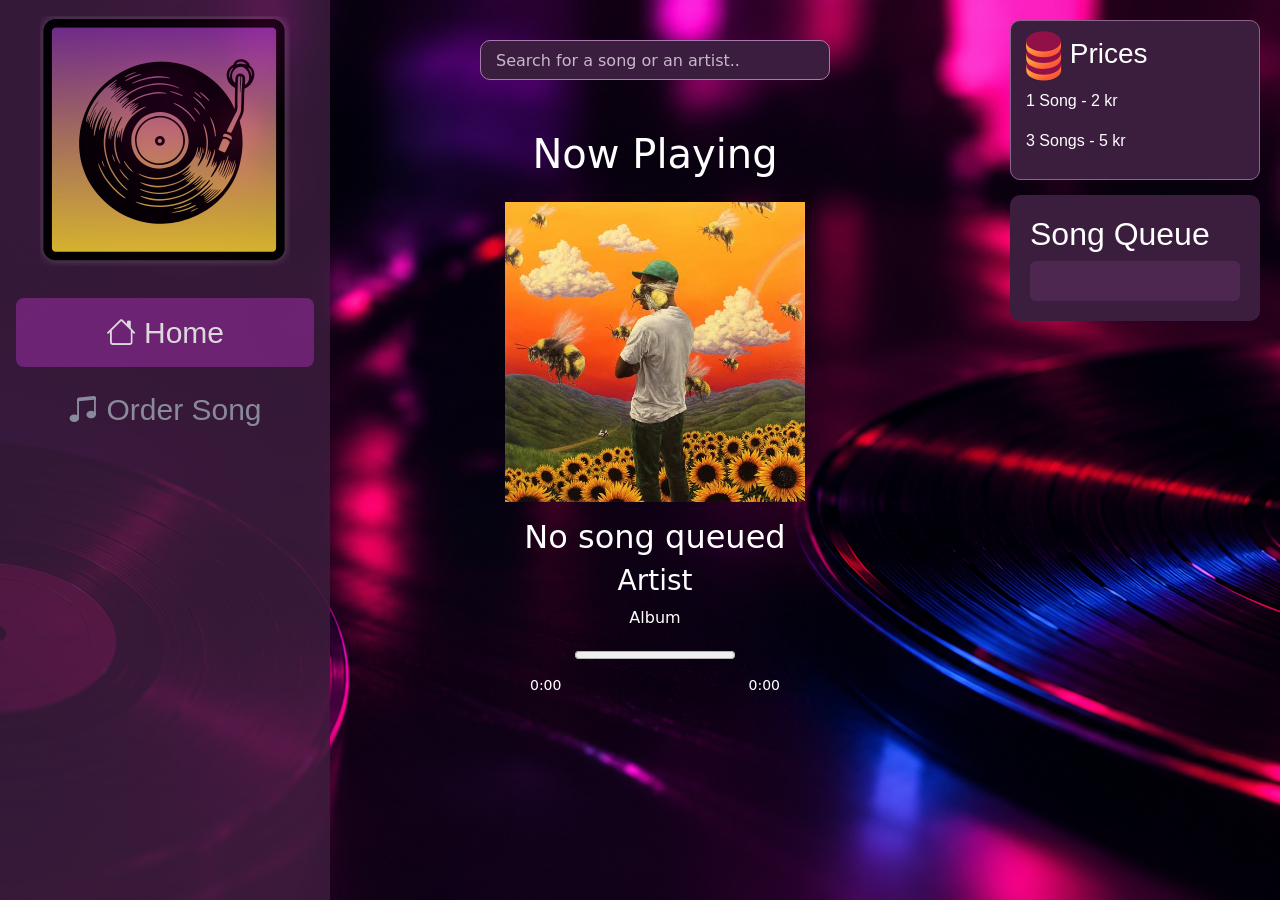
==== commit a9aacc27: "Co-authored-by: saramirbakht <saramirbakht@users.noreply.github.com> Co-authored-by: Hanscgl <Hanscg" ====
--- a/frontend/index.html
+++ b/frontend/index.html
@@ -3,17 +3,16 @@
 <head>
     <meta charset="UTF-8">
     <meta name="viewport" content="width=device-width, initial-scale=1.0">
-    <title>Jukebox</title>
     <!-- Bootstrap CSS -->
     <!-- Bootstrap JS Bundle (krævet for modal pop-up) -->
+    <link rel="stylesheet" href="styles.css">
     <script src="https://cdn.jsdelivr.net/npm/bootstrap@5.1.1/dist/js/bootstrap.bundle.min.js" integrity="sha384-/bQdsTh/da6pkI1MST/rWKFNjaCP5gBSY4sEBT38Q/9RBh9AH40zEOg7Hlq2THRZ" crossorigin="anonymous"></script>
     <link href="https://cdn.jsdelivr.net/npm/bootstrap@5.1.1/dist/css/bootstrap.min.css" rel="stylesheet" integrity="sha384-F3w7mX95PdgyTmZZMECAngseQB83DfGTowi0iMjiWaeVhAn4FJkqJByhZMI3AhiU" crossorigin="anonymous">
     <link rel="stylesheet" href="https://cdn.jsdelivr.net/npm/bootstrap-icons@1.11.3/font/bootstrap-icons.min.css">
-    <link rel="stylesheet" href="styles.css">
     <link href="https://cdnjs.cloudflare.com/ajax/libs/font-awesome/6.0.0-beta3/css/all.min.css" rel="stylesheet">
+    <title>Jukebox</title>
 </head>
 <body>
-    <div class="background-image"></div>
     <div id="albums"></div>
     <script src="../db/tracklist.js"></script>
     <script src="../db/showTracks.js"></script>
@@ -35,7 +34,7 @@
         <div id="main-content">
             <!-- Søgefunktionalitet tilføjet i topnav --> 
             <div class="topnav">
-                <input type="text" id="searchInput" placeholder="Søg efter en sang eller kunstner..">
+                <input type="text" id="searchInput" placeholder="Search for a song or an artist..">
             </div>
 
             <div id="playing">
@@ -57,10 +56,10 @@
             <div id="prices1" class="prices1">
                 <h3>
                     <img src="../images/coin.svg.svg" alt="Coin">
-                    Priser
+                    Prices
                 </h3>
-                <p>1 sang - 2 kr</p>
-                <p>3 sange - 5 kr</p>
+                <p>1 Song - 2 kr</p>
+                <p>3 Songs - 5 kr</p>
             </div>
     <!-- Queue div to display the current queue of songs -->
             <div id="queue-container">
@@ -84,10 +83,10 @@
             <button type="button" class="btn-close btn-close-white" data-bs-dismiss="modal" aria-label="Close"></button>
           </div>
           <div class="modal-body text-center">
-            <p>Velkommen til admin-styrepanelet!</p>
-            <button class="btn btn-danger m-2">Pause / Afspil</button>
-            <button class="btn btn-warning m-2">Spring sang over</button>
-            <button id="reset-queue" class="btn btn-secondary m-2">Nulstil</button>
+            <p>You found the secret menu.</p>
+            <button class="btn btn-danger m-2">Pause / Play</button>
+            <button class="btn btn-warning m-2">Skip song</button>
+            <button id="reset-queue" class="btn btn-secondary m-2">Reset queue</button>
           </div>
         </div>
       </div>
--- a/frontend/styles.css
+++ b/frontend/styles.css
@@ -1,8 +1,5 @@
 body {
   background-image: url('../images/background.png');
-  font-family: 'Trebuchet MS', sans-serif;;
-  margin: 0;
-  padding: 0;
 }
 
 .topnav {
@@ -25,15 +22,16 @@
     box-sizing: border-box;
 }
 
-.topnav input::placeholder {
+  .topnav input::placeholder {
     color: #c9b8cc;
 }
-input {
+.input {
   font-size: 18px;
   }
 
 #page-layout {
-  display: grid;
+
+    display: grid;
     grid-template-columns: 330px 1fr 300px;
     height: 100vh;
     gap: 1px;
@@ -66,6 +64,7 @@
 }
 
 .left-menu {
+  opacity: 0.85;
   background-color: #3b1d3d;
   display: flex;
   flex-direction: column;
@@ -87,7 +86,6 @@
   margin-top: 16px;
 }
 
-
 #album {
   width: 100px;
   height: 100px;
@@ -95,6 +93,7 @@
 }
 
 #logo {
+  opacity: 1;
   display: flex;
   align-items: center;
   justify-content: center;
@@ -108,7 +107,8 @@
   height: 250px;
 }
 .menu-buttons {
-  font-family: 'Trebuchet MS', sans-serif;;
+  font-family: 'Trebuchet MS', sans-serif;
+  opacity: 1;
   display: grid;
   flex-direction: column;
   gap: 8px;
@@ -116,6 +116,7 @@
 }
 
 .menu-buttons a {
+    transition: 0.4;
     display: flex;
     align-items: center;
     justify-content: center;
@@ -232,7 +233,6 @@
   align-content: start;   /* Prevents rows from stretching vertically when there are few songs */
 }
 
-
 /* Optional: Prevent long song titles from blowing out a column's width */
 #song-list > * {
   min-width: 0;
@@ -249,3 +249,26 @@
     cursor: pointer;
 }
 
+.button {
+transition: 0.4s;
+}
+
+.button:hover {
+  opacity: 0.5;
+}
+
+.modal-header {
+  justify-content: center;
+  align-items: center;
+}
+
+.cart-song {
+  display: flex;
+  align-items: center;
+  gap: 12px;
+}
+
+.cart-song button {
+  margin-left: auto;
+  flex-shrink: 0;
+}
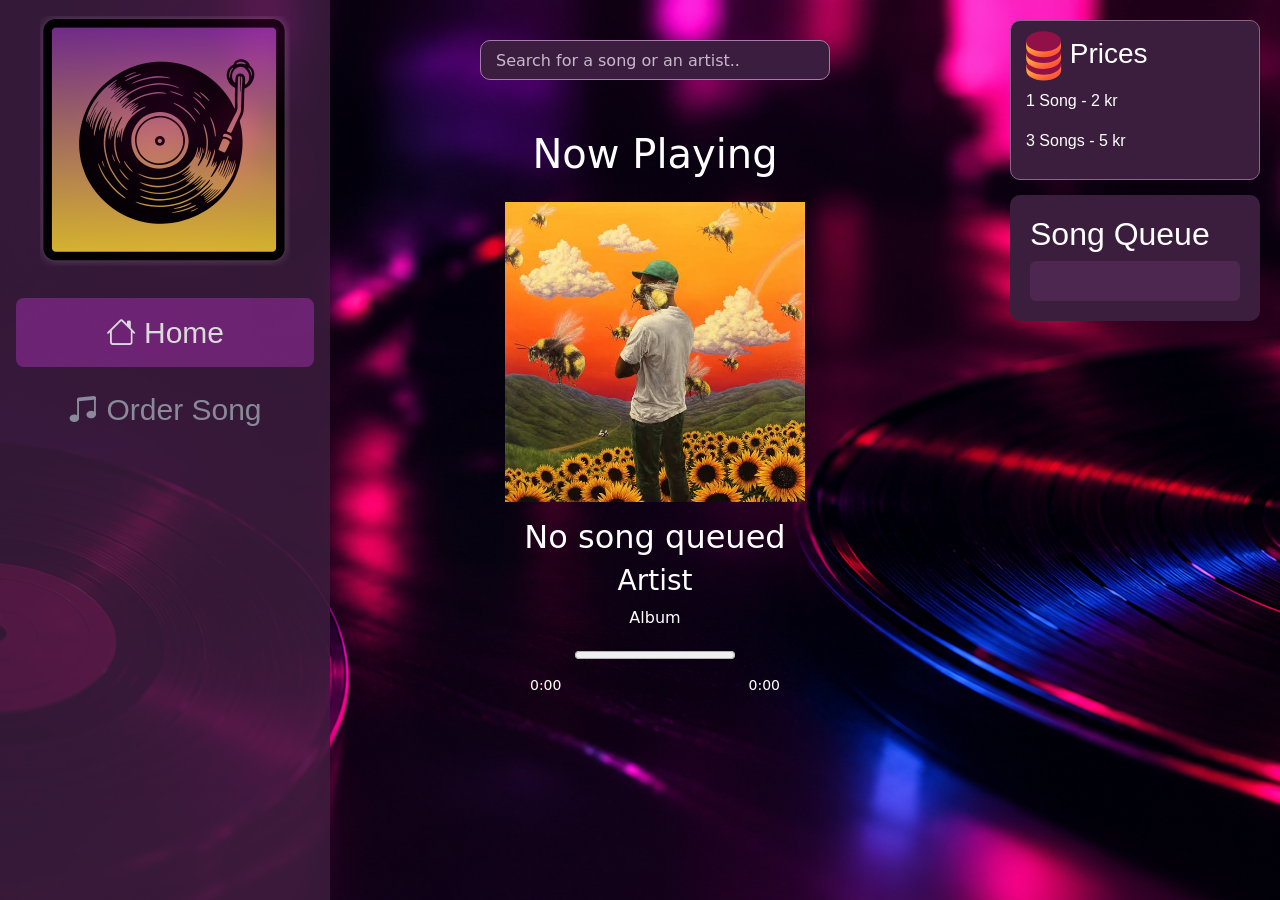
==== commit b86515f4: "Added comments to code" ====
--- a/frontend/index.html
+++ b/frontend/index.html
@@ -3,8 +3,7 @@
 <head>
     <meta charset="UTF-8">
     <meta name="viewport" content="width=device-width, initial-scale=1.0">
-    <!-- Bootstrap CSS -->
-    <!-- Bootstrap JS Bundle (krævet for modal pop-up) -->
+    <!-- Bootstrap CSS og styles.css -->
     <link rel="stylesheet" href="styles.css">
     <script src="https://cdn.jsdelivr.net/npm/bootstrap@5.1.1/dist/js/bootstrap.bundle.min.js" integrity="sha384-/bQdsTh/da6pkI1MST/rWKFNjaCP5gBSY4sEBT38Q/9RBh9AH40zEOg7Hlq2THRZ" crossorigin="anonymous"></script>
     <link href="https://cdn.jsdelivr.net/npm/bootstrap@5.1.1/dist/css/bootstrap.min.css" rel="stylesheet" integrity="sha384-F3w7mX95PdgyTmZZMECAngseQB83DfGTowi0iMjiWaeVhAn4FJkqJByhZMI3AhiU" crossorigin="anonymous">
@@ -15,36 +14,39 @@
 <body>
     <div id="albums"></div>
     <script src="../db/tracklist.js"></script>
-    <script src="../db/showTracks.js"></script>
+    <script src="../db/showTracks.js"></script> <!--Not being used-->
     
+    <!-- MAIN PAGE LAYOUT -->
     <div id="page-layout">
 
-        <!-- Left menu -->
+        <!-- LEFT MENU -->
         <div class="left-menu">
             <div id="logo">
                  <img id="admin-trigger" class="logo" src="../images/logo.png" alt="Jukebox Logo" style="cursor: pointer;">
             </div>
-            <!-- Menu buttons -->
+            <!-- LEFT MENU BUTTONS -->
             <div class="menu-buttons">
                 <a href="index.html" class="active"><i class="bi bi-house me-2"></i>Home</a>
                 <a href="order-songs.html"><i class="bi bi-music-note-beamed me-2"></i>Order Song</a>
             </div>
         </div>
 
+        <!-- MAIN/MIDDLE CONTENT -->
         <div id="main-content">
-            <!-- Søgefunktionalitet tilføjet i topnav --> 
+            <!-- Searchbar i toppen --> 
             <div class="topnav">
                 <input type="text" id="searchInput" placeholder="Search for a song or an artist..">
             </div>
-
+            
+            <!-- Now Playing sektion -->
             <div id="playing">
                 <h1>Now Playing</h1>
                 <img id=album src="../images/album.jpg" alt="Now Playing">
                 <h2 id="title-song">No song queued</h2>
-                <!-- need script for how to get current song info in queue -->
                 <h3 id="artist-song"> Artist </h3>
                 <p id="album-song">Album </p>
                 
+                <!-- Tidslinje for sangen -->
                 <progress id="song-progress" value="0" max="100"></progress>
                 <div style="display: flex; justify-content: space-between; width: 250px; margin: 5px auto 0 auto; font-size: 14px; color: #fff;">
                     <span id="current-time">0:00</span>
@@ -52,6 +54,7 @@
             </div>
         </div>
 
+        <!-- RIGHT CONTENT (PRISER OG KØ)-->
         <div id="right-content">
             <div id="prices1" class="prices1">
                 <h3>
@@ -70,11 +73,11 @@
     </div>
 </div>
 
- <!-- Bootstrap JS Bundle (krævet for modal pop-up) -->
+ <!-- Bootstrap script (krævet for pop-up) -->
     <script src="https://cdn.jsdelivr.net/npm/bootstrap@5.1.1/dist/js/bootstrap.bundle.min.js" integrity="sha384-/bQdsTh/da6pkI1MST/rWKFNjaCP5gBSY4sEBT38Q/9RBh9AH40zEOg7Hlq2THRZ" crossorigin="anonymous"></script>
 
 
-     <!-- Bootstrap Modal / Pop-up til Admin Menu -->
+     <!-- Bootstrap pop-up til Admin Menu -->
     <div class="modal fade" id="adminModal" tabindex="-1" aria-labelledby="adminModalLabel" aria-hidden="true">
       <div class="modal-dialog modal-dialog-centered">
         <div class="modal-content" style="background-color: #2a1b3d; color: white; border: 2px solid #ff4b5c;">
